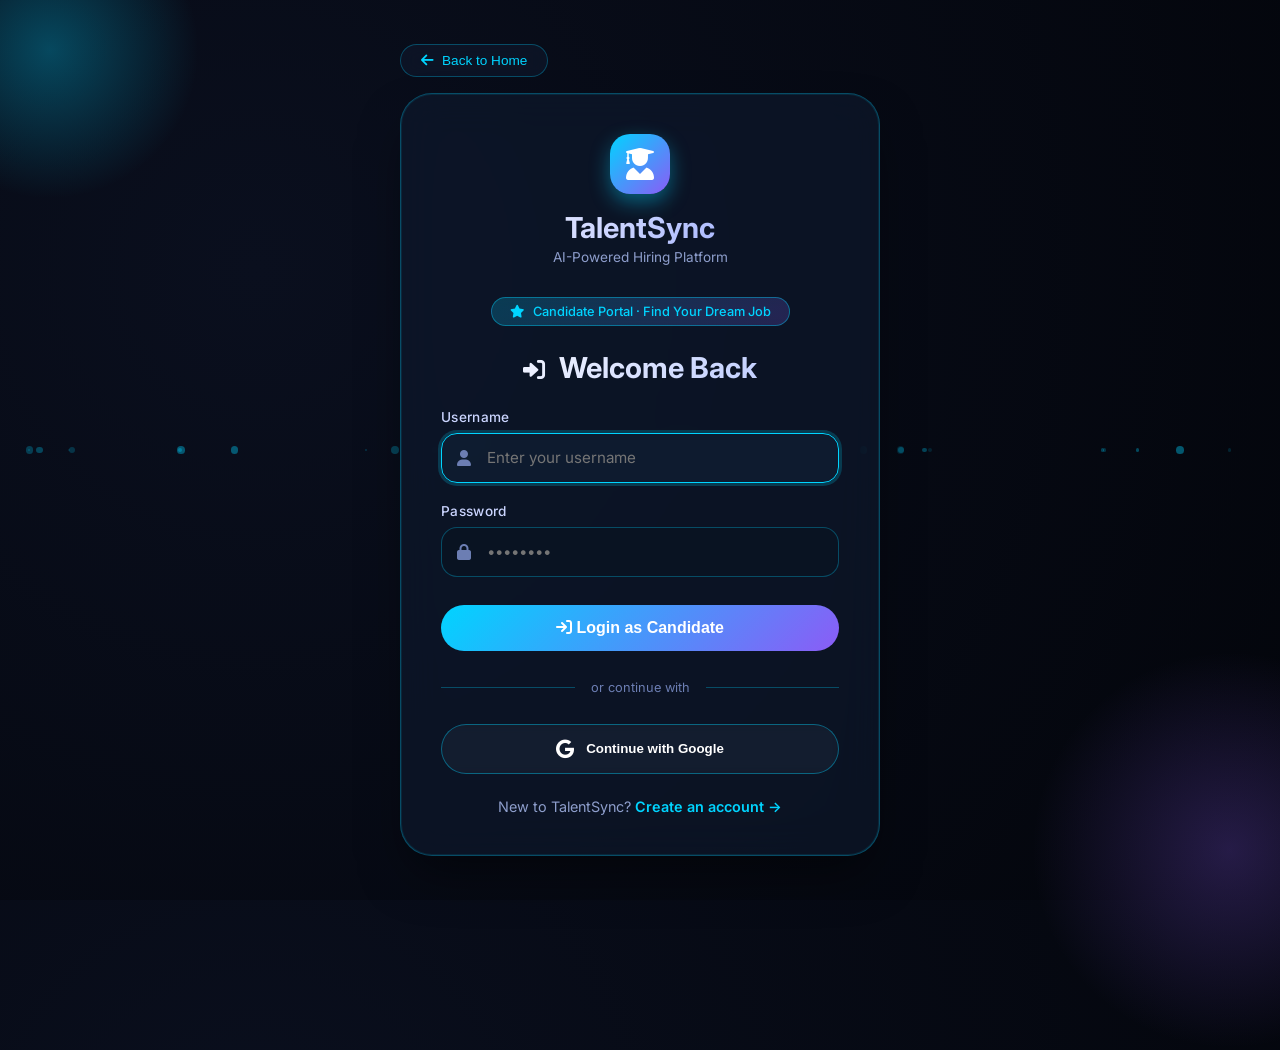
==== recruiter.html @ 3f026184 "Add files via upload" ====
<!DOCTYPE html>
<html lang="en">
<head>
  <meta charset="UTF-8">
  <meta name="viewport" content="width=device-width, initial-scale=1.0, user-scalable=yes">
  <title>SmartRecruiter | Recruiter Dashboard</title>
  <link href="https://fonts.googleapis.com/css2?family=Inter:opsz,wght@14..32,300;14..32,400;14..32,500;14..32,600;14..32,700;14..32,800&family=Poppins:wght@400;500;600;700&display=swap" rel="stylesheet">
  <link rel="stylesheet" href="https://cdnjs.cloudflare.com/ajax/libs/font-awesome/6.5.0/css/all.min.css">
  <style>
    * {
      margin: 0;
      padding: 0;
      box-sizing: border-box;
    }

    body {
      font-family: 'Inter', 'Poppins', sans-serif;
      background: radial-gradient(circle at 20% 30%, #0a0c14, #03050b);
      min-height: 100vh;
      color: #f0f3fa;
      overflow-x: hidden;
    }

    ::-webkit-scrollbar { width: 5px; }
    ::-webkit-scrollbar-track { background: rgba(255,255,255,0.05); border-radius: 10px; }
    ::-webkit-scrollbar-thumb { background: #3b82f6; border-radius: 10px; }

    .dashboard { display: flex; min-height: 100vh; }

    .sidebar {
      width: 280px;
      background: rgba(15, 23, 42, 0.65);
      backdrop-filter: blur(14px);
      border-right: 1px solid rgba(59,130,246,0.25);
      padding: 32px 20px;
      position: fixed;
      height: 100vh;
      z-index: 100;
      transition: all 0.3s;
      box-shadow: 8px 0 30px rgba(0,0,0,0.3);
    }

    .logo-area {
      display: flex;
      align-items: center;
      gap: 12px;
      margin-bottom: 48px;
      padding-left: 12px;
    }
    .logo-icon {
      background: linear-gradient(135deg, #3b82f6, #a855f7);
      width: 38px;
      height: 38px;
      border-radius: 12px;
      display: flex;
      align-items: center;
      justify-content: center;
      box-shadow: 0 8px 20px rgba(59,130,246,0.4);
    }
    .logo-text {
      font-size: 1.7rem;
      font-weight: 800;
      background: linear-gradient(120deg, #fff, #94a3f8);
      -webkit-background-clip: text;
      background-clip: text;
      color: transparent;
    }

    .nav-links {
      list-style: none;
      margin-top: 20px;
    }
    .nav-links li {
      margin: 16px 0;
      padding: 12px 18px;
      border-radius: 18px;
      display: flex;
      align-items: center;
      gap: 14px;
      font-weight: 500;
      cursor: pointer;
      transition: all 0.25s ease;
      color: #b9c7e6;
    }
    .nav-links li:hover {
      background: rgba(59,130,246,0.2);
      color: white;
      transform: translateX(5px);
    }
    .nav-active {
      background: linear-gradient(95deg, rgba(59,130,246,0.25), rgba(139,92,246,0.15));
      border-left: 3px solid #3b82f6;
      color: white !important;
    }

    .main-content {
      flex: 1;
      margin-left: 280px;
      padding: 28px 36px;
      transition: margin-left 0.3s ease;
    }

    .top-nav {
      display: flex;
      justify-content: space-between;
      align-items: center;
      margin-bottom: 36px;
      background: rgba(15, 23, 42, 0.5);
      backdrop-filter: blur(12px);
      padding: 12px 28px;
      border-radius: 60px;
      border: 1px solid rgba(59,130,246,0.3);
    }
    .welcome-area h2 { font-size: 1.5rem; font-weight: 600; }
    .welcome-area p { font-size: 0.85rem; color: #94a3b8; }

    .profile-dropdown { position: relative; z-index: 1000; }
    .profile-avatar {
      display: flex;
      align-items: center;
      gap: 16px;
      background: rgba(255,255,255,0.05);
      padding: 6px 18px 6px 12px;
      border-radius: 40px;
      cursor: pointer;
    }
    .profile-avatar:hover { background: rgba(59,130,246,0.3); }
    .avatar-img {
      background: linear-gradient(145deg, #3b82f6, #8b5cf6);
      width: 44px;
      height: 44px;
      border-radius: 50%;
      display: flex;
      align-items: center;
      justify-content: center;
      font-weight: bold;
    }
    .dropdown-menu {
      position: absolute;
      top: calc(100% + 12px);
      right: 0;
      background: rgba(15, 23, 42, 0.98);
      backdrop-filter: blur(20px);
      border-radius: 20px;
      border: 1px solid rgba(59,130,246,0.5);
      min-width: 240px;
      display: none;
      z-index: 1001;
      box-shadow: 0 20px 35px rgba(0,0,0,0.4);
    }
    .dropdown-menu.active { display: block; animation: fadeIn 0.2s ease; }
    @keyframes fadeIn { from { opacity: 0; transform: translateY(-10px); } to { opacity: 1; transform: translateY(0); } }
    .dropdown-item { padding: 14px 20px; display: flex; align-items: center; gap: 12px; cursor: pointer; }
    .dropdown-item:hover { background: rgba(59,130,246,0.25); color: white; }
    .dropdown-header { padding: 12px 20px; border-bottom: 1px solid rgba(59,130,246,0.2); }

    .menu-toggle { display: none; font-size: 26px; cursor: pointer; background: rgba(59,130,246,0.2); padding: 8px 12px; border-radius: 30px; }

    .glass-card {
      background: rgba(20, 28, 48, 0.65);
      border-radius: 28px;
      padding: 28px 26px;
      border: 1px solid rgba(59,130,246,0.3);
      box-shadow: 0 20px 35px -12px rgba(0,0,0,0.4);
    }

    .input-group { position: relative; margin: 18px 0; }
    .input-group i {
      position: absolute;
      left: 16px;
      top: 50%;
      transform: translateY(-50%);
      color: #60a5fa;
    }
    .input-group input, .input-group textarea, .input-group select {
      width: 100%;
      background: rgba(0,0,0,0.4);
      border: 1px solid rgba(59,130,246,0.5);
      border-radius: 20px;
      padding: 14px 20px 14px 48px;
      color: white;
      font-size: 0.95rem;
    }
    .input-group textarea { resize: vertical; min-height: 90px; }

    .gradient-btn {
      background: linear-gradient(95deg, #2563eb, #7c3aed);
      border: none;
      padding: 12px 28px;
      border-radius: 40px;
      font-weight: 600;
      color: white;
      cursor: pointer;
      transition: all 0.3s;
      box-shadow: 0 5px 15px rgba(37,99,235,0.3);
    }
    .gradient-btn:hover { transform: scale(1.02); }

    .jobs-grid { display: grid; grid-template-columns: repeat(auto-fill, minmax(340px, 1fr)); gap: 24px; margin-top: 24px; }
    .job-card {
      background: rgba(18, 25, 45, 0.7);
      backdrop-filter: blur(8px);
      border-radius: 28px;
      padding: 20px;
      border: 1px solid rgba(59,130,246,0.25);
      transition: all 0.3s ease;
    }
    .job-card:hover { transform: translateY(-5px); border-color: rgba(59,130,246,0.5); }

    .candidate-card {
      background: rgba(20, 28, 48, 0.7);
      border-radius: 24px;
      padding: 20px;
      margin-bottom: 16px;
      border-left: 4px solid #3b82f6;
      transition: all 0.3s;
    }
    .candidate-card:hover { transform: translateX(5px); background: rgba(30, 40, 65, 0.8); }

    .action-buttons { display: flex; gap: 12px; margin-top: 16px; flex-wrap: wrap; }
    .action-btn {
      padding: 8px 20px;
      border-radius: 40px;
      font-weight: 600;
      font-size: 0.8rem;
      cursor: pointer;
      border: none;
      transition: all 0.2s;
    }
    .select-btn { background: linear-gradient(95deg, #10b981, #059669); color: white; }
    .reject-btn { background: linear-gradient(95deg, #ef4444, #dc2626); color: white; }
    .delete-btn { background: rgba(100, 116, 139, 0.5); color: #e2e8f0; border: 1px solid #475569; }
    .action-btn:hover { transform: translateY(-2px); filter: brightness(1.1); }

    .status-badge {
      display: inline-block;
      padding: 4px 12px;
      border-radius: 40px;
      font-size: 0.7rem;
      font-weight: 600;
      margin-left: 12px;
    }
    .status-selected { background: rgba(16, 185, 129, 0.2); color: #10b981; }
    .status-rejected { background: rgba(239, 68, 68, 0.2); color: #f87171; }
    .status-pending { background: rgba(245, 158, 11, 0.2); color: #fbbf24; }

    .badge { background: rgba(34,197,94,0.2); color: #4ade80; padding: 2px 10px; border-radius: 40px; font-size: 0.7rem; display: inline-block; }
    .match-bar { background: #1e293b; border-radius: 20px; height: 8px; overflow: hidden; margin: 8px 0; }
    .match-fill { height: 100%; background: linear-gradient(90deg, #3b82f6, #c084fc); border-radius: 20px; transition: width 0.5s ease; }

    .filter-bar { display: flex; gap: 12px; margin-bottom: 20px; flex-wrap: wrap; }
    .filter-btn {
      background: rgba(59,130,246,0.2);
      border: 1px solid rgba(59,130,246,0.4);
      padding: 6px 16px;
      border-radius: 40px;
      cursor: pointer;
      font-size: 0.8rem;
    }
    .filter-btn.active { background: #3b82f6; border-color: #3b82f6; }

    .success-msg { color: #4ade80; margin-top: 12px; display: none; }

    @media (max-width: 860px) {
      .sidebar { transform: translateX(-100%); }
      .sidebar.open { transform: translateX(0); }
      .main-content { margin-left: 0; }
      .menu-toggle { display: block; }
    }
  </style>
</head>
<body>

<div class="dashboard">
  <div class="sidebar" id="sidebar">
    <div class="logo-area">
      <div class="logo-icon"><i class="fas fa-building"></i></div>
      <span class="logo-text">SmartRecruiter</span>
    </div>
    <ul class="nav-links">
      <li data-section="postJob" class="nav-active"><i class="fas fa-plus-circle"></i> <span>Post New Job</span></li>
      <li data-section="dashboard"><i class="fas fa-chart-pie"></i> <span>Dashboard</span></li>
      <li data-section="postedJobs"><i class="fas fa-briefcase"></i> <span>My Job Posts</span></li>
      <li data-section="candidates"><i class="fas fa-users"></i> <span>All Candidates</span></li>
    </ul>
  </div>

  <div class="main-content">
    <div class="top-nav">
      <div class="menu-toggle" id="menuToggle"><i class="fas fa-bars"></i></div>
      <div class="welcome-area">
        <h2>Welcome back, <span id="welcomeName">Recruiter</span> 🚀</h2>
        <p>Post jobs and find the best talent with AI matching</p>
      </div>
      <div class="profile-dropdown">
        <div class="profile-avatar" id="profileAvatarBtn">
          <div class="avatar-img" id="avatarInitials">RC</div>
          <i class="fas fa-chevron-down"></i>
        </div>
        <div class="dropdown-menu" id="dropdownMenu">
          <div class="dropdown-header">
            <div><strong id="dropdownUserName">Recruiter</strong></div>
            <div class="user-email" id="dropdownUserEmail" style="font-size:0.8rem; color:#94a3b8;"></div>
          </div>
          <div class="dropdown-item" id="profileItem"><i class="fas fa-user-circle"></i> My Profile</div>
          <div class="dropdown-item" id="logoutItem"><i class="fas fa-sign-out-alt"></i> Logout</div>
        </div>
      </div>
    </div>

    <!-- POST JOB SECTION -->
    <div id="postJobSection" class="glass-card">
      <h3><i class="fas fa-file-signature"></i> Create New Job Opening</h3>
      <p style="margin-bottom: 16px; color:#b9c7e6;">Fill details below to post a job and start receiving applications</p>
      <div class="input-group"><i class="fas fa-building"></i><input type="text" id="companyName" placeholder="Company Name *"></div>
      <div class="input-group"><i class="fas fa-code-branch"></i><input type="text" id="jobCode" placeholder="Job Code / Reference ID"></div>
      <div class="input-group"><i class="fas fa-briefcase"></i><input type="text" id="jobTitle" placeholder="Job Title / Role *"></div>
      <div class="input-group"><i class="fas fa-layer-group"></i><input type="text" id="department" placeholder="Department Name *"></div>
      <div class="input-group"><i class="fas fa-map-marker-alt"></i><input type="text" id="jobLocation" placeholder="Location"></div>
      <div class="input-group"><i class="fas fa-tag"></i><input type="text" id="requiredSkills" placeholder="Required Skills (comma separated)"></div>
      <div class="input-group"><i class="fas fa-align-left"></i><textarea id="jobDescription" rows="4" placeholder="Job Description"></textarea></div>
      <button class="gradient-btn" id="postJobBtn"><i class="fas fa-cloud-upload-alt"></i> Post Job Opening</button>
      <div class="success-msg" id="postMsg">✅ Job posted successfully!</div>
    </div>

    <!-- DASHBOARD SECTION -->
    <div id="dashboardSection" class="glass-card" style="display: none;">
      <h3><i class="fas fa-chart-line"></i> Recruitment Dashboard</h3>
      <p style="margin-bottom: 20px;">AI-powered match scores for candidates across all your job postings</p>
      <div class="filter-bar">
        <button class="filter-btn active" data-filter="all">All Candidates</button>
        <button class="filter-btn" data-filter="high">High Match (≥70%)</button>
        <button class="filter-btn" data-filter="medium">Medium Match (40-69%)</button>
        <button class="filter-btn" data-filter="low">Low Match (&lt;40%)</button>
      </div>
      <div id="dashboardStats"></div>
    </div>

    <!-- POSTED JOBS SECTION -->
    <div id="postedJobsSection" class="glass-card" style="display: none;">
      <h3><i class="fas fa-briefcase"></i> Your Active Job Posts</h3>
      <div id="postedJobsContainer" class="jobs-grid"></div>
    </div>

    <!-- ALL CANDIDATES SECTION -->
    <div id="candidatesSection" class="glass-card" style="display: none;">
      <h3><i class="fas fa-users"></i> All Candidates & Match Scores</h3>
      <div class="filter-bar">
        <button class="filter-btn active" data-filter-cand="all">All</button>
        <button class="filter-btn" data-filter-cand="selected">Selected</button>
        <button class="filter-btn" data-filter-cand="rejected">Rejected</button>
        <button class="filter-btn" data-filter-cand="pending">Pending</button>
      </div>
      <div id="allCandidatesContainer"></div>
    </div>
  </div>
</div>

<script>
  // ========== GET COMPANY DOMAIN FROM LOGIN EMAIL ==========
  let currentRecruiterEmail = localStorage.getItem('recruiter_email') || '';
  let companyDomain = '';
  
  // Extract domain from email (e.g., hr@techcorp.io -> techcorp.io)
  if (currentRecruiterEmail && currentRecruiterEmail.includes('@')) {
    companyDomain = currentRecruiterEmail.split('@')[1].toLowerCase();
  }
  
  let isLoggedIn = localStorage.getItem('recruiter_logged_in') === 'true';
  let currentRecruiterName = localStorage.getItem('recruiter_name') || 'Recruiter';
  
  // ========== COMPANY-SPECIFIC DATA STORAGE ==========
  // Use company domain as key for jobs - THIS ENSURES ISOLATION
  let recruiterJobsKey = `recruiter_jobs_${companyDomain}`;
  let recruiterJobs = JSON.parse(localStorage.getItem(recruiterJobsKey)) || [];
  
  // Use company domain as key for applications to this company
  let candidatesDataKey = `company_applications_${companyDomain}`;
  let candidatesData = JSON.parse(localStorage.getItem(candidatesDataKey)) || [];
  
  let currentFilter = 'all';
  let currentCandFilter = 'all';

  // Save jobs to company-specific storage
  function saveJobs() {
    localStorage.setItem(recruiterJobsKey, JSON.stringify(recruiterJobs));
  }
  
  // Save candidates to company-specific storage
  function saveCandidates() {
    localStorage.setItem(candidatesDataKey, JSON.stringify(candidatesData));
  }

  function calculateMatchPercentage(jobSkills, candidateSkills) {
    if (!jobSkills || !candidateSkills) return 0;
    const jobSkillsArr = jobSkills.toLowerCase().split(',').map(s => s.trim()).filter(s => s);
    const candidateSkillsArr = candidateSkills.toLowerCase().split(',').map(s => s.trim()).filter(s => s);
    if (jobSkillsArr.length === 0) return 0;
    let matchCount = 0;
    candidateSkillsArr.forEach(skill => {
      if (jobSkillsArr.includes(skill)) matchCount++;
    });
    return Math.floor((matchCount / jobSkillsArr.length) * 100);
  }

  function getMissingSkills(jobSkills, candidateSkills) {
    if (!jobSkills) return [];
    const jobArr = jobSkills.toLowerCase().split(',').map(s => s.trim());
    const candArr = candidateSkills ? candidateSkills.toLowerCase().split(',').map(s => s.trim()) : [];
    return jobArr.filter(skill => !candArr.includes(skill));
  }

  // Send Email Simulation
  function sendEmailNotification(candidate, job, action, missingSkills = []) {
    const companyName = job?.companyName || "Our Company";
    const candidateName = candidate.candidateName;
    const candidateEmail = candidate.candidateEmail;
    const jobTitle = job?.jobTitle || candidate.jobTitle;
    
    let subject, body;
    if (action === 'selected') {
      subject = `🎉 Congratulations! You're Selected for ${jobTitle} at ${companyName}`;
      body = `Dear ${candidateName},\n\nWe are thrilled to inform you that you have been selected for "${jobTitle}" at ${companyName}.\n\nOur HR team will contact you soon.\n\nBest regards,\nRecruitment Team\n${companyName}`;
    } else if (action === 'rejected') {
      const missingText = missingSkills.length > 0 ? `\n\nFeedback: Missing skills - ${missingSkills.join(', ')}` : '';
      subject = `Update on your application for ${jobTitle} at ${companyName}`;
      body = `Dear ${candidateName},\n\nThank you for applying. After review, we have decided to move forward with other candidates.${missingText}\n\nBest regards,\nRecruitment Team\n${companyName}`;
    }
    
    const sentEmails = JSON.parse(localStorage.getItem('sent_notifications')) || [];
    sentEmails.push({ to: candidateEmail, subject: subject, body: body, sentAt: new Date().toLocaleString(), action: action });
    localStorage.setItem('sent_notifications', JSON.stringify(sentEmails));
    alert(`✅ Email sent to ${candidateEmail}\n\nSubject: ${subject}`);
    return true;
  }

  function updateApplicationStatus(candidate, job, newStatus, missingSkills = []) {
    const appIndex = candidatesData.findIndex(app => 
      app.candidateEmail === candidate.candidateEmail && 
      app.jobTitle === (job?.jobTitle || candidate.jobTitle) &&
      app.companyName === (job?.companyName || candidate.companyName)
    );
    
    if (appIndex !== -1) {
      candidatesData[appIndex].status = newStatus;
      candidatesData[appIndex].statusUpdatedAt = new Date().toLocaleString();
      if (missingSkills.length > 0 && newStatus === 'rejected') {
        candidatesData[appIndex].missingSkills = missingSkills;
      }
      saveCandidates();
      
      sendEmailNotification(candidate, job, newStatus, missingSkills);
      
      renderDashboard();
      renderPostedJobs();
      renderAllCandidates();
    }
  }

  function getJobForCandidate(candidate) {
    return recruiterJobs.find(job => 
      job.jobTitle === candidate.jobTitle && 
      job.companyName === candidate.companyName
    );
  }

  function renderDashboard() {
    const container = document.getElementById('dashboardStats');
    if (!container) return;
    
    let filteredCandidates = [...candidatesData];
    
    if (currentFilter !== 'all') {
      filteredCandidates = filteredCandidates.filter(candidate => {
        const job = getJobForCandidate(candidate);
        if (!job) return false;
        const match = calculateMatchPercentage(job.requiredSkills, candidate.candidateSkills || candidate.skills);
        if (currentFilter === 'high') return match >= 70;
        if (currentFilter === 'medium') return match >= 40 && match < 70;
        if (currentFilter === 'low') return match < 40;
        return true;
      });
    }
    
    if (filteredCandidates.length === 0) {
      container.innerHTML = '<div style="text-align:center; padding:40px;">📭 No candidates match the selected filter.</div>';
      return;
    }
    
    let html = '<div style="display:flex; flex-direction:column; gap:20px;">';
    filteredCandidates.forEach(candidate => {
      const job = getJobForCandidate(candidate);
      const matchPercent = job ? calculateMatchPercentage(job.requiredSkills, candidate.candidateSkills || candidate.skills) : 0;
      const missingSkills = job ? getMissingSkills(job.requiredSkills, candidate.candidateSkills || candidate.skills) : [];
      const status = candidate.status || 'pending';
      
      html += `
        <div class="candidate-card">
          <div style="display: flex; justify-content: space-between; align-items: center; flex-wrap: wrap;">
            <div>
              <h4><i class="fas fa-user-circle"></i> ${escapeHtml(candidate.candidateName)}</h4>
              <p style="color:#94a3b8; font-size:0.85rem;">${escapeHtml(candidate.candidateEmail)}</p>
            </div>
            <div>
              <span class="badge">Match: ${matchPercent}%</span>
              <span class="status-badge status-${status}">${status.toUpperCase()}</span>
            </div>
          </div>
          <div class="match-bar"><div class="match-fill" style="width: ${matchPercent}%;"></div></div>
          <div><strong>Applied for:</strong> ${escapeHtml(candidate.jobTitle)} @ ${escapeHtml(candidate.companyName)}</div>
          <div><strong>Skills:</strong> <span style="color:#60a5fa;">${escapeHtml(candidate.candidateSkills || candidate.skills || 'Not specified')}</span></div>
          ${missingSkills.length > 0 ? `<div style="font-size:0.8rem; color:#fbbf24;"><i class="fas fa-exclamation-triangle"></i> Missing: ${missingSkills.join(', ')}</div>` : ''}
          <div class="action-buttons">
            <button class="action-btn select-btn" data-email="${candidate.candidateEmail}" data-jobtitle="${candidate.jobTitle}" data-company="${candidate.companyName}" data-action="select"><i class="fas fa-check"></i> Select & Send Offer</button>
            <button class="action-btn reject-btn" data-email="${candidate.candidateEmail}" data-jobtitle="${candidate.jobTitle}" data-company="${candidate.companyName}" data-action="reject" data-missing="${missingSkills.join(',')}"><i class="fas fa-times"></i> Reject & Send Feedback</button>
            <button class="action-btn delete-btn" data-email="${candidate.candidateEmail}" data-jobtitle="${candidate.jobTitle}" data-action="delete"><i class="fas fa-trash"></i> Delete Application</button>
          </div>
        </div>
      `;
    });
    html += '</div>';
    container.innerHTML = html;
    attachActionButtons();
  }

  function attachActionButtons() {
    document.querySelectorAll('.select-btn').forEach(btn => {
      btn.removeEventListener('click', handleSelect);
      btn.addEventListener('click', handleSelect);
    });
    document.querySelectorAll('.reject-btn').forEach(btn => {
      btn.removeEventListener('click', handleReject);
      btn.addEventListener('click', handleReject);
    });
    document.querySelectorAll('.delete-btn').forEach(btn => {
      btn.removeEventListener('click', handleDelete);
      btn.addEventListener('click', handleDelete);
    });
  }
  
  function handleSelect(e) {
    const email = e.currentTarget.getAttribute('data-email');
    const jobTitle = e.currentTarget.getAttribute('data-jobtitle');
    const company = e.currentTarget.getAttribute('data-company');
    const candidate = candidatesData.find(c => c.candidateEmail === email && c.jobTitle === jobTitle && c.companyName === company);
    const job = recruiterJobs.find(j => j.jobTitle === jobTitle && j.companyName === company);
    if (candidate && confirm(`Send selection offer to ${candidate.candidateName}?`)) {
      updateApplicationStatus(candidate, job, 'selected');
    }
  }
  
  function handleReject(e) {
    const email = e.currentTarget.getAttribute('data-email');
    const jobTitle = e.currentTarget.getAttribute('data-jobtitle');
    const company = e.currentTarget.getAttribute('data-company');
    const missingSkillsStr = e.currentTarget.getAttribute('data-missing') || '';
    const missingSkills = missingSkillsStr ? missingSkillsStr.split(',') : [];
    const candidate = candidatesData.find(c => c.candidateEmail === email && c.jobTitle === jobTitle && c.companyName === company);
    const job = recruiterJobs.find(j => j.jobTitle === jobTitle && j.companyName === company);
    if (candidate && confirm(`Send rejection feedback to ${candidate.candidateName}?`)) {
      updateApplicationStatus(candidate, job, 'rejected', missingSkills);
    }
  }
  
  function handleDelete(e) {
    const email = e.currentTarget.getAttribute('data-email');
    const jobTitle = e.currentTarget.getAttribute('data-jobtitle');
    const company = e.currentTarget.getAttribute('data-company');
    const index = candidatesData.findIndex(c => c.candidateEmail === email && c.jobTitle === jobTitle && c.companyName === company);
    if (index !== -1 && confirm(`Delete application from ${candidatesData[index].candidateName}?`)) {
      candidatesData.splice(index, 1);
      saveCandidates();
      renderDashboard();
      renderPostedJobs();
      renderAllCandidates();
      alert('✅ Application deleted successfully.');
    }
  }

  function renderAllCandidates() {
    const container = document.getElementById('allCandidatesContainer');
    if (!container) return;
    
    let filtered = [...candidatesData];
    if (currentCandFilter !== 'all') {
      filtered = filtered.filter(c => (c.status || 'pending') === currentCandFilter);
    }
    
    if (filtered.length === 0) {
      container.innerHTML = '<div style="text-align:center; padding:40px;">📝 No candidates found for your company.</div>';
      return;
    }
    
    let html = '<div style="display:flex; flex-direction:column; gap:16px;">';
    filtered.forEach(candidate => {
      const job = getJobForCandidate(candidate);
      const matchPercent = job ? calculateMatchPercentage(job.requiredSkills, candidate.candidateSkills || candidate.skills) : 0;
      const status = candidate.status || 'pending';
      html += `
        <div class="candidate-card">
          <div style="display: flex; justify-content: space-between;">
            <div><strong>${escapeHtml(candidate.candidateName)}</strong><br><span style="font-size:0.8rem;">${escapeHtml(candidate.candidateEmail)}</span></div>
            <div><span class="badge">Match: ${matchPercent}%</span> <span class="status-badge status-${status}">${status.toUpperCase()}</span></div>
          </div>
          <div><strong>Applied:</strong> ${escapeHtml(candidate.jobTitle)} @ ${escapeHtml(candidate.companyName)}</div>
          <div><strong>Skills:</strong> ${escapeHtml(candidate.candidateSkills || candidate.skills || 'N/A')}</div>
          <div class="action-buttons">
            <button class="action-btn select-btn" data-email="${candidate.candidateEmail}" data-jobtitle="${candidate.jobTitle}" data-company="${candidate.companyName}" data-action="select"><i class="fas fa-check"></i> Select</button>
            <button class="action-btn reject-btn" data-email="${candidate.candidateEmail}" data-jobtitle="${candidate.jobTitle}" data-company="${candidate.companyName}" data-action="reject"><i class="fas fa-times"></i> Reject</button>
            <button class="action-btn delete-btn" data-email="${candidate.candidateEmail}" data-jobtitle="${candidate.jobTitle}" data-company="${candidate.companyName}" data-action="delete"><i class="fas fa-trash"></i> Delete</button>
          </div>
        </div>
      `;
    });
    html += '</div>';
    container.innerHTML = html;
    attachActionButtons();
  }

  function renderPostedJobs() {
    const container = document.getElementById('postedJobsContainer');
    if (!container) return;
    
    // CRITICAL FIX: Only show jobs that belong to the current company
    const companyJobs = recruiterJobs.filter(job => job.companyName && job.companyName.toLowerCase().includes(companyDomain.split('.')[0]) || 
      (job.companyName && job.companyName.toLowerCase() === companyDomain.split('.')[0]));
    
    if (companyJobs.length === 0) {
      container.innerHTML = '<div style="text-align:center; padding:40px;">📌 No jobs posted yet by your company.</div>';
      return;
    }
    
    container.innerHTML = '';
    companyJobs.forEach((job) => {
      const matches = candidatesData.filter(c => c.jobTitle === job.jobTitle && c.companyName === job.companyName);
      const card = document.createElement('div');
      card.className = 'job-card';
      card.innerHTML = `
        <div style="font-size:1.2rem; font-weight:600; margin-bottom:8px;">${escapeHtml(job.jobTitle)}</div>
        <div class="company"><i class="fas fa-building"></i> ${escapeHtml(job.companyName)}</div>
        <div class="job-detail"><i class="fas fa-map-marker-alt"></i> ${escapeHtml(job.location || 'Not specified')}</div>
        <div><span class="badge">📥 ${matches.length} Applications</span></div>
        <div class="match-stats" style="margin-top:8px;"><strong>Required Skills:</strong> ${escapeHtml(job.requiredSkills || 'None')}</div>
        <button class="gradient-btn" style="margin-top:12px; width:100%; padding:8px;" onclick="viewJobApplications('${job.jobTitle}', '${job.companyName}')"><i class="fas fa-users"></i> View Applicants</button>
      `;
      container.appendChild(card);
    });
  }

  window.viewJobApplications = function(jobTitle, companyName) {
    const job = recruiterJobs.find(j => j.jobTitle === jobTitle && j.companyName === companyName);
    const applicants = candidatesData.filter(c => c.jobTitle === jobTitle && c.companyName === companyName);
    let msg = `📋 Applicants for ${jobTitle} at ${companyName}\n\n`;
    applicants.forEach((a, i) => {
      const match = calculateMatchPercentage(job?.requiredSkills, a.candidateSkills || a.skills);
      msg += `${i+1}. ${a.candidateName} (${a.candidateEmail}) - Match: ${match}% - Status: ${a.status || 'pending'}\n`;
    });
    alert(msg || "No applicants yet.");
  };

  function postNewJob() {
    const companyName = document.getElementById('companyName').value.trim();
    const jobTitle = document.getElementById('jobTitle').value.trim();
    const department = document.getElementById('department').value.trim();
    if (!companyName || !jobTitle || !department) { alert('❌ Please fill required fields.'); return; }
    
    // Auto-set company name from domain if not provided or validate
    const defaultCompany = companyDomain.split('.')[0].charAt(0).toUpperCase() + companyDomain.split('.')[0].slice(1);
    const finalCompanyName = companyName || defaultCompany;
    
    const newJob = { 
      id: Date.now(), 
      companyName: finalCompanyName, 
      companyDomain: companyDomain, // Store domain for verification
      jobCode: document.getElementById('jobCode').value.trim() || 'N/A', 
      jobTitle, 
      department, 
      location: document.getElementById('jobLocation').value.trim() || 'Not specified', 
      requiredSkills: document.getElementById('requiredSkills').value.trim() || '', 
      jobDescription: document.getElementById('jobDescription').value.trim() || '', 
      postedAt: new Date().toLocaleString() 
    };
    recruiterJobs.push(newJob);
    saveJobs();
    document.getElementById('postMsg').style.display = 'block';
    setTimeout(() => document.getElementById('postMsg').style.display = 'none', 2500);
    document.getElementById('companyName').value = ''; document.getElementById('jobCode').value = ''; document.getElementById('jobTitle').value = ''; 
    document.getElementById('department').value = ''; document.getElementById('jobLocation').value = ''; document.getElementById('requiredSkills').value = ''; 
    document.getElementById('jobDescription').value = '';
    renderDashboard(); renderPostedJobs(); renderAllCandidates();
    alert(`✅ Job "${jobTitle}" posted successfully for ${finalCompanyName}!`);
  }

  function switchSection(sectionId) {
    const sections = ['postJobSection', 'dashboardSection', 'postedJobsSection', 'candidatesSection'];
    sections.forEach(sec => {
      const el = document.getElementById(sec);
      if (el) el.style.display = 'none';
    });
    const activeSection = document.getElementById(sectionId);
    if (activeSection) activeSection.style.display = 'block';
    
    document.querySelectorAll('.nav-links li').forEach(li => li.classList.remove('nav-active'));
    const navMap = { postJob: 'postJobSection', dashboard: 'dashboardSection', postedJobs: 'postedJobsSection', candidates: 'candidatesSection' };
    for (let [key, value] of Object.entries(navMap)) {
      if (value === sectionId) {
        const activeLi = document.querySelector(`[data-section="${key}"]`);
        if (activeLi) activeLi.classList.add('nav-active');
      }
    }
    
    if (sectionId === 'dashboardSection') renderDashboard();
    if (sectionId === 'postedJobsSection') renderPostedJobs();
    if (sectionId === 'candidatesSection') renderAllCandidates();
  }

  function escapeHtml(str) { if (!str) return ''; return str.replace(/[&<>]/g, function(m) { if (m === '&') return '&amp;'; if (m === '<') return '&lt;'; if (m === '>') return '&gt;'; return m; }); }

  function updateRecruiterUI() {
    const welcomeName = document.getElementById('welcomeName');
    const dropdownUserName = document.getElementById('dropdownUserName');
    const dropdownUserEmail = document.getElementById('dropdownUserEmail');
    const avatarInitials = document.getElementById('avatarInitials');
    
    if (welcomeName) welcomeName.innerText = currentRecruiterName;
    if (dropdownUserName) dropdownUserName.innerText = currentRecruiterName;
    if (dropdownUserEmail) dropdownUserEmail.innerText = currentRecruiterEmail;
    if (avatarInitials) avatarInitials.innerText = currentRecruiterName.substring(0, 2).toUpperCase();
    
    // Show company domain in welcome area
    if (companyDomain) {
      const welcomeP = document.querySelector('.welcome-area p');
      if (welcomeP && !welcomeP.querySelector('.company-info')) {
        welcomeP.innerHTML = `Post jobs and find the best talent with AI matching • <span class="company-info" style="color:#60a5fa;">${companyDomain}</span>`;
      }
    }
  }

  function logout() {
    localStorage.removeItem('recruiter_logged_in');
    localStorage.removeItem('recruiter_email');
    localStorage.removeItem('recruiter_name');
    window.location.href = 'login.html';
  }

  function checkLoginState() {
    if (localStorage.getItem('recruiter_logged_in') !== 'true') {
      window.location.href = 'login.html';
    } else if (!companyDomain) {
      alert('Invalid session. Please login again.');
      logout();
    } else {
      updateRecruiterUI();
      renderDashboard();
      renderPostedJobs();
      renderAllCandidates();
      switchSection('postJobSection');
    }
  }

  // Filter listeners
  document.querySelectorAll('[data-filter]').forEach(btn => {
    btn.addEventListener('click', () => {
      document.querySelectorAll('[data-filter]').forEach(b => b.classList.remove('active'));
      btn.classList.add('active');
      currentFilter = btn.getAttribute('data-filter');
      renderDashboard();
    });
  });
  
  document.querySelectorAll('[data-filter-cand]').forEach(btn => {
    btn.addEventListener('click', () => {
      document.querySelectorAll('[data-filter-cand]').forEach(b => b.classList.remove('active'));
      btn.classList.add('active');
      currentCandFilter = btn.getAttribute('data-filter-cand');
      renderAllCandidates();
    });
  });

  document.getElementById('menuToggle')?.addEventListener('click', () => document.getElementById('sidebar').classList.toggle('open'));
  document.getElementById('postJobBtn')?.addEventListener('click', postNewJob);
  document.getElementById('logoutItem')?.addEventListener('click', logout);
  document.getElementById('profileItem')?.addEventListener('click', () => alert(`Profile: ${currentRecruiterName}\nEmail: ${currentRecruiterEmail}\nCompany Domain: ${companyDomain}`));
  
  document.getElementById('profileAvatarBtn')?.addEventListener('click', (e) => {
    e.stopPropagation();
    document.getElementById('dropdownMenu').classList.toggle('active');
  });
  document.addEventListener('click', (e) => {
    if (!document.getElementById('profileAvatarBtn')?.contains(e.target)) {
      document.getElementById('dropdownMenu')?.classList.remove('active');
    }
  });

  document.querySelectorAll('.nav-links li').forEach(li => {
    li.addEventListener('click', () => {
      const section = li.getAttribute('data-section');
      if (section === 'postJob') switchSection('postJobSection');
      else if (section === 'dashboard') switchSection('dashboardSection');
      else if (section === 'postedJobs') switchSection('postedJobsSection');
      else if (section === 'candidates') switchSection('candidatesSection');
      if (window.innerWidth < 860) document.getElementById('sidebar').classList.remove('open');
    });
  });

  checkLoginState();
</script>
</body>
</html>
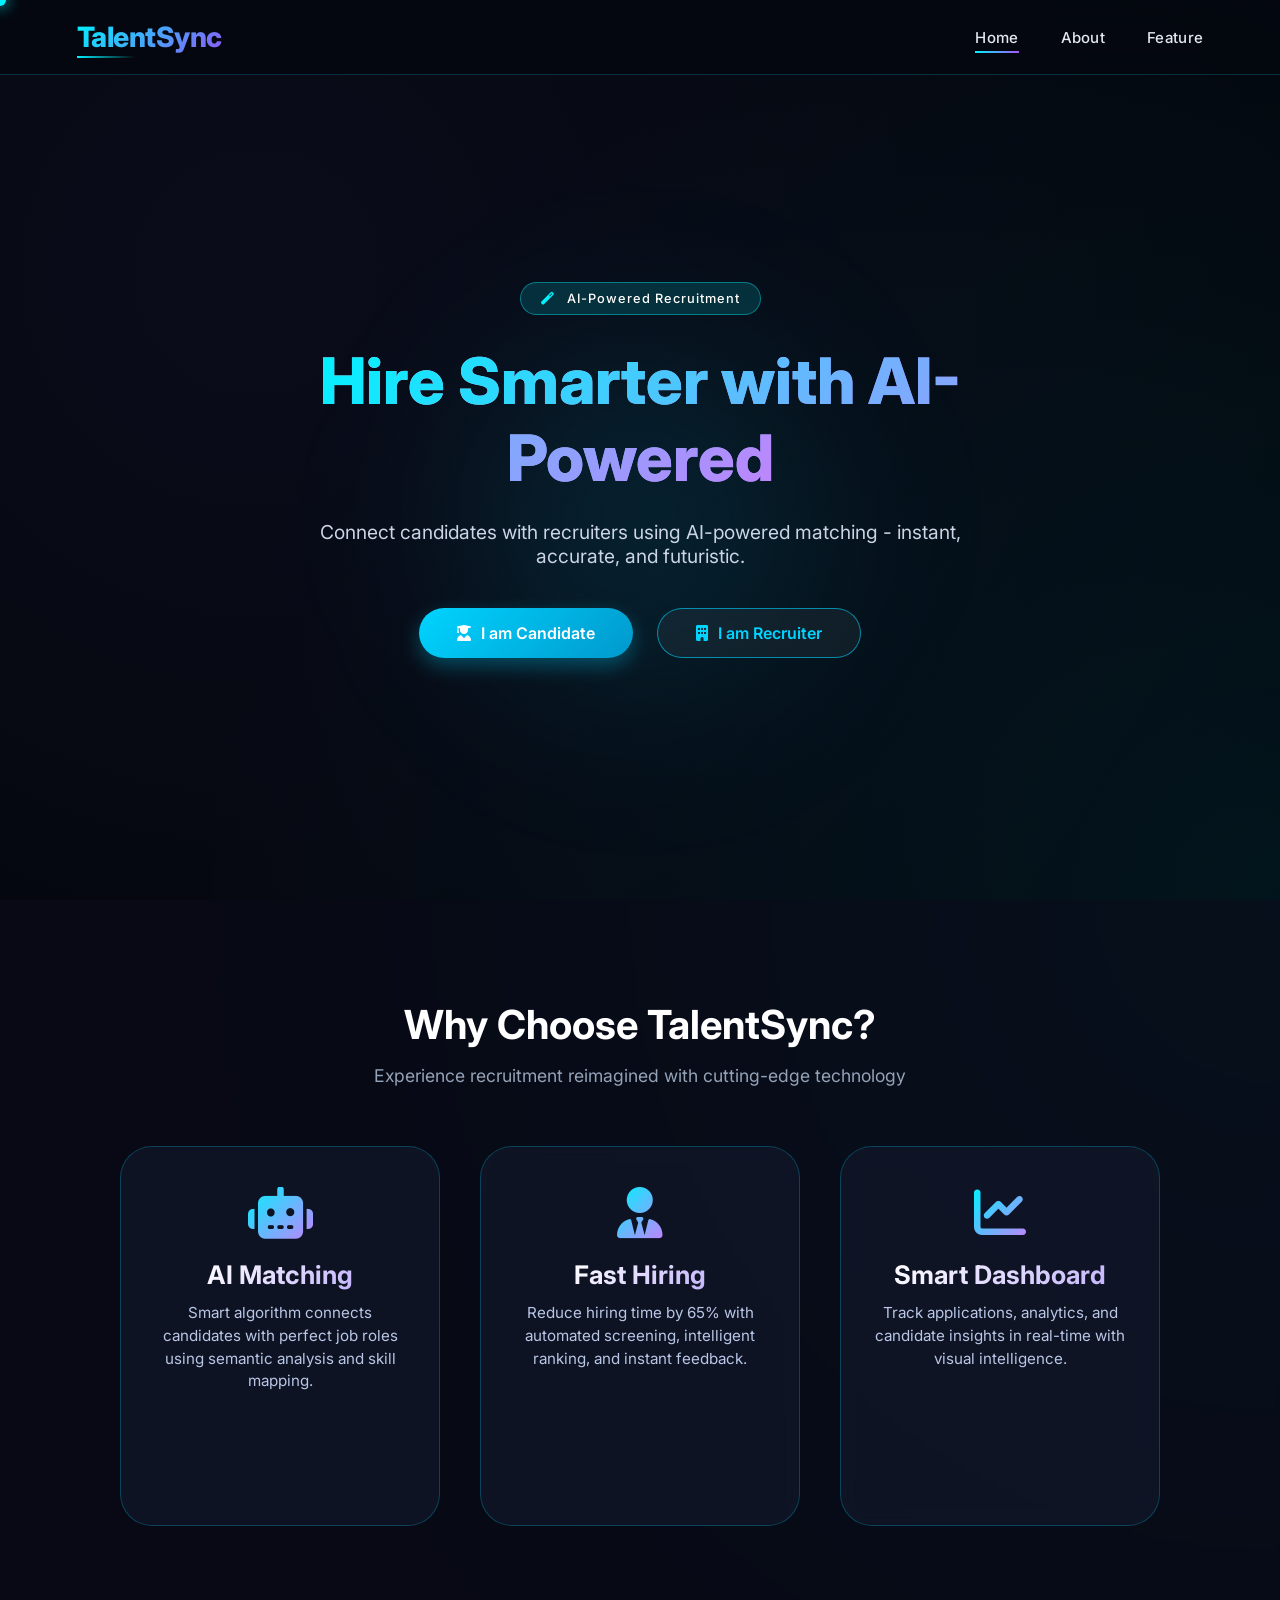
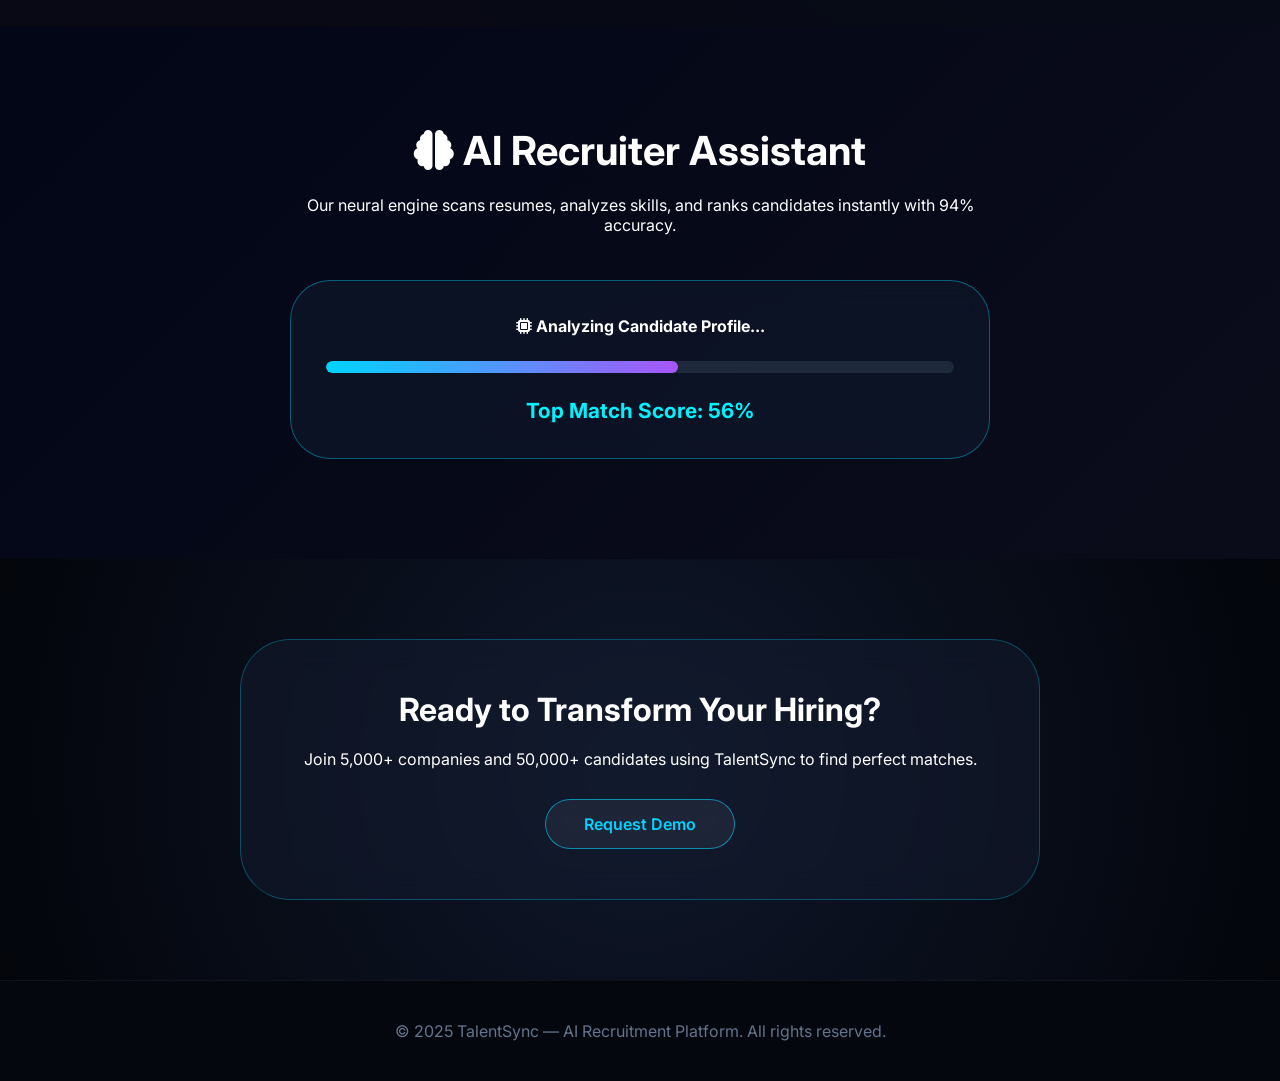
==== commit 249a2f4d: "Update recruiter.html" ====
--- a/recruiter.html
+++ b/recruiter.html
@@ -260,6 +260,12 @@
     .filter-btn.active { background: #3b82f6; border-color: #3b82f6; }
 
     .success-msg { color: #4ade80; margin-top: 12px; display: none; }
+
+    /* Fade out animation for logout */
+    .fade-out {
+      opacity: 0;
+      transition: opacity 0.25s ease-out;
+    }
 
     @media (max-width: 860px) {
       .sidebar { transform: translateX(-100%); }
@@ -621,7 +627,7 @@
     const container = document.getElementById('postedJobsContainer');
     if (!container) return;
     
-    // CRITICAL FIX: Only show jobs that belong to the current company
+    // Only show jobs that belong to the current company
     const companyJobs = recruiterJobs.filter(job => job.companyName && job.companyName.toLowerCase().includes(companyDomain.split('.')[0]) || 
       (job.companyName && job.companyName.toLowerCase() === companyDomain.split('.')[0]));
     
@@ -736,16 +742,25 @@
     }
   }
 
+  // ========== FIXED: LOGOUT REDIRECTS TO INDEX.HTML ==========
   function logout() {
+    // Clear recruiter session data
     localStorage.removeItem('recruiter_logged_in');
     localStorage.removeItem('recruiter_email');
     localStorage.removeItem('recruiter_name');
-    window.location.href = 'login.html';
+    
+    // Add fade-out effect for smooth transition
+    document.body.classList.add('fade-out');
+    
+    // Redirect to index.html after a short delay for animation
+    setTimeout(() => {
+      window.location.href = 'index.html';
+    }, 200);
   }
 
   function checkLoginState() {
     if (localStorage.getItem('recruiter_logged_in') !== 'true') {
-      window.location.href = 'login.html';
+      window.location.href = 'index.html';
     } else if (!companyDomain) {
       alert('Invalid session. Please login again.');
       logout();
@@ -806,4 +821,4 @@
   checkLoginState();
 </script>
 </body>
-</html>+</html>
